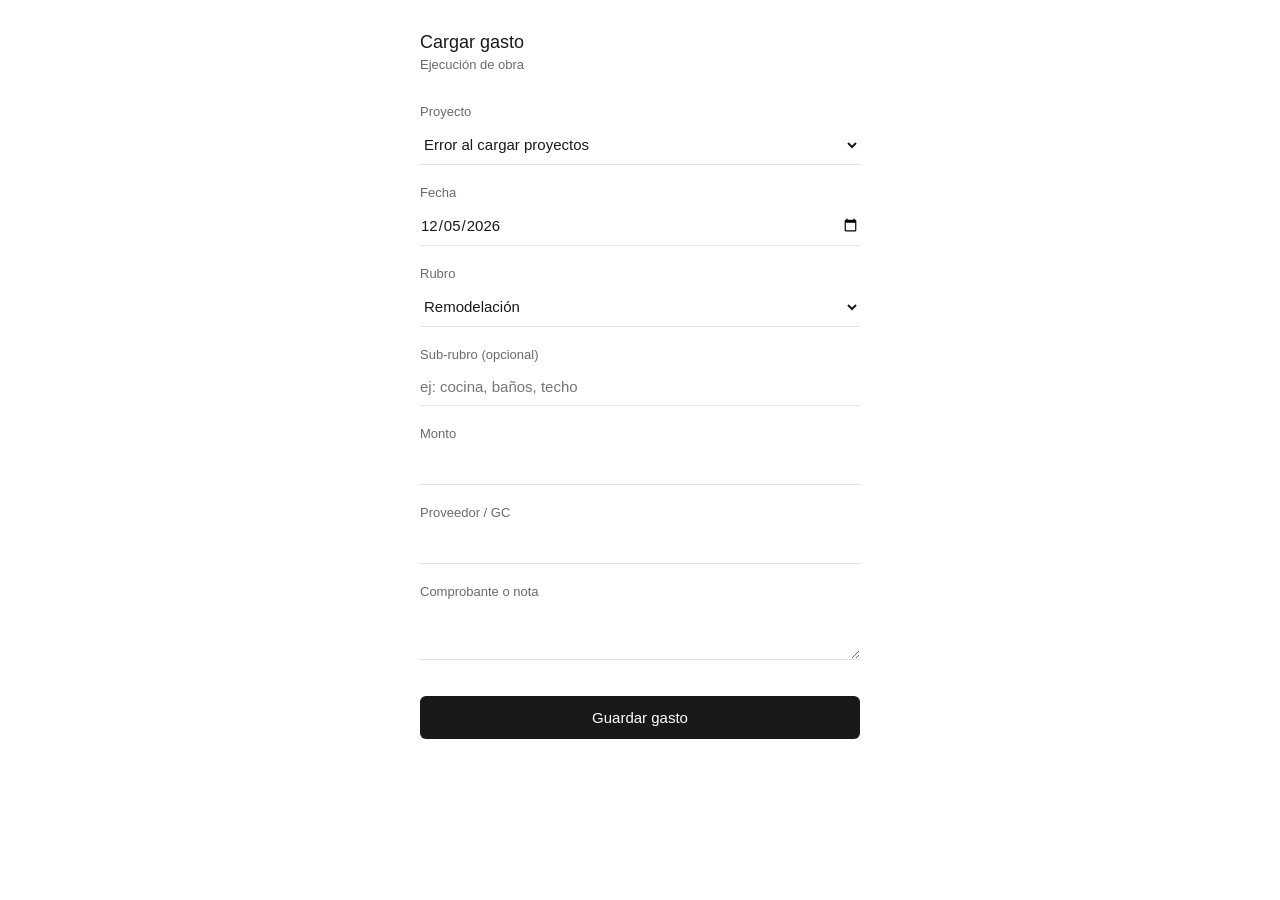
==== ejecucion.html @ d1fc079d "Add files via upload" ====
<!DOCTYPE html>
<html lang="es">
<head>
<meta charset="UTF-8">
<meta name="viewport" content="width=device-width, initial-scale=1.0">
<title>Cargar gasto — Flipping</title>
<style>
  * { box-sizing: border-box; }
  body {
    font-family: -apple-system, BlinkMacSystemFont, "Segoe UI", Helvetica, Arial, sans-serif;
    max-width: 480px;
    margin: 0 auto;
    padding: 32px 20px 80px;
    color: #191919;
    background: #ffffff;
  }
  h1 { font-size: 18px; font-weight: 500; margin: 0 0 4px; }
  p.sub { font-size: 13px; color: #6b6b6b; margin: 0 0 32px; }
  label { display: block; font-size: 13px; color: #6b6b6b; margin: 20px 0 6px; }
  input, select, textarea {
    width: 100%;
    font-size: 15px;
    padding: 10px 0;
    border: none;
    border-bottom: 1px solid #e4e4e2;
    background: transparent;
    font-family: inherit;
    color: #191919;
  }
  input:focus, select:focus, textarea:focus {
    outline: none;
    border-bottom: 1px solid #191919;
  }
  textarea { resize: vertical; min-height: 44px; }
  button {
    margin-top: 32px;
    width: 100%;
    padding: 13px;
    background: #191919;
    color: #ffffff;
    border: none;
    border-radius: 6px;
    font-size: 15px;
    cursor: pointer;
  }
  button:disabled { background: #b4b4b4; cursor: default; }
  #msg { margin-top: 16px; font-size: 13px; text-align: center; }
  #msg.ok { color: #1a7f37; }
  #msg.err { color: #c0362c; }
</style>
</head>
<body>

<h1>Cargar gasto</h1>
<p class="sub">Ejecución de obra</p>

<form id="f">
  <label for="proyecto">Proyecto</label>
  <select id="proyecto" required>
    <option value="">Cargando proyectos…</option>
  </select>

  <label for="fecha">Fecha</label>
  <input type="date" id="fecha" required>

  <label for="rubro">Rubro</label>
  <select id="rubro" required>
    <option value="compra">Compra</option>
    <option value="remodelacion" selected>Remodelación</option>
    <option value="cierre_venta">Cierre / venta</option>
  </select>

  <label for="sub_rubro">Sub-rubro (opcional)</label>
  <input type="text" id="sub_rubro" placeholder="ej: cocina, baños, techo">

  <label for="monto">Monto</label>
  <input type="number" id="monto" step="0.01" min="0" required>

  <label for="proveedor_gc">Proveedor / GC</label>
  <input type="text" id="proveedor_gc">

  <label for="comprobante_nota">Comprobante o nota</label>
  <textarea id="comprobante_nota"></textarea>

  <button type="submit" id="btn">Guardar gasto</button>
  <div id="msg"></div>
</form>

<script>
  const APPS_SCRIPT_URL = 'https://script.google.com/macros/s/AKfycbxtByIeeZt4ohelM1HOtzqVGj4dal4sgVri4-2vVRS3F1yWiEX81wh8y8cBrNBirc8x/exec';

  document.getElementById('fecha').valueAsDate = new Date();

  fetch(APPS_SCRIPT_URL + '?accion=proyectos')
    .then(r => r.json())
    .then(data => {
      const sel = document.getElementById('proyecto');
      sel.innerHTML = '';
      if (!data.ok || !data.proyectos.length) {
        sel.innerHTML = '<option value="">No hay proyectos cargados</option>';
        return;
      }
      data.proyectos.forEach(p => {
        const opt = document.createElement('option');
        opt.value = p.id;
        opt.textContent = p.nombre + ' (' + p.estado + ')';
        sel.appendChild(opt);
      });
    })
    .catch(() => {
      document.getElementById('proyecto').innerHTML = '<option value="">Error al cargar proyectos</option>';
    });

  document.getElementById('f').addEventListener('submit', function(e) {
    e.preventDefault();
    const btn = document.getElementById('btn');
    const msg = document.getElementById('msg');
    btn.disabled = true;
    msg.textContent = '';
    msg.className = '';

    const fields = {
      id_proyecto: document.getElementById('proyecto').value,
      fecha: document.getElementById('fecha').value,
      rubro: document.getElementById('rubro').value,
      sub_rubro: document.getElementById('sub_rubro').value,
      monto: document.getElementById('monto').value,
      proveedor_gc: document.getElementById('proveedor_gc').value,
      comprobante_nota: document.getElementById('comprobante_nota').value
    };

    fetch(APPS_SCRIPT_URL, {
      method: 'POST',
      headers: { 'Content-Type': 'text/plain;charset=utf-8' },
      body: JSON.stringify({ sheet: 'Ejecucion', fields: fields })
    })
      .then(r => r.json())
      .then(data => {
        btn.disabled = false;
        if (data.ok) {
          msg.textContent = 'Gasto guardado.';
          msg.className = 'ok';
          document.getElementById('f').reset();
          document.getElementById('fecha').valueAsDate = new Date();
        } else {
          msg.textContent = 'Error: ' + data.error;
          msg.className = 'err';
        }
      })
      .catch(() => {
        btn.disabled = false;
        msg.textContent = 'No se pudo conectar. Reintentá.';
        msg.className = 'err';
      });
  });
</script>

</body>
</html>
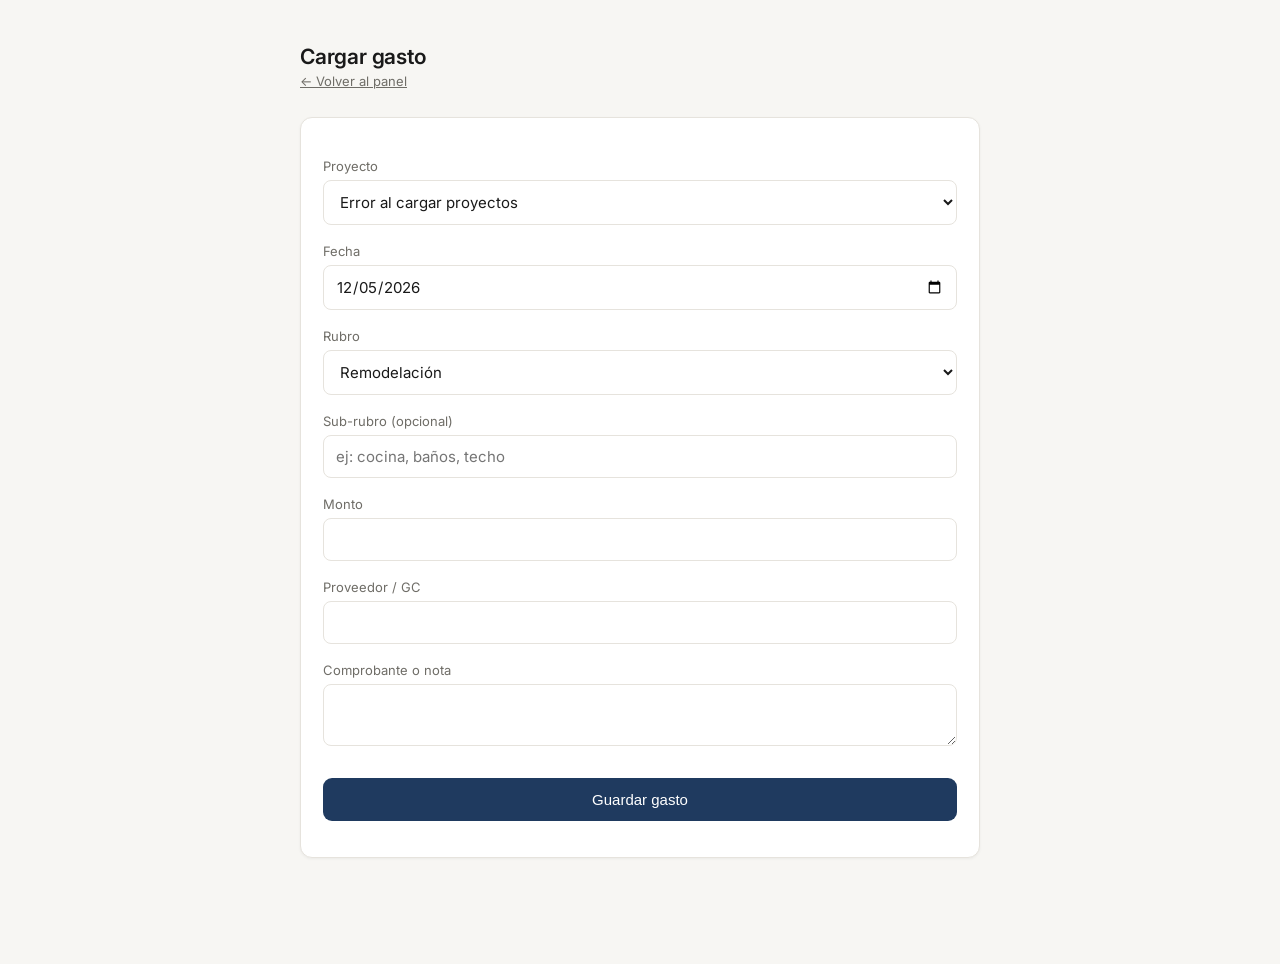
==== commit ff4af2b9: "Add files via upload" ====
--- a/ejecucion.html
+++ b/ejecucion.html
@@ -4,56 +4,15 @@
 <meta charset="UTF-8">
 <meta name="viewport" content="width=device-width, initial-scale=1.0">
 <title>Cargar gasto — Flipping</title>
-<style>
-  * { box-sizing: border-box; }
-  body {
-    font-family: -apple-system, BlinkMacSystemFont, "Segoe UI", Helvetica, Arial, sans-serif;
-    max-width: 480px;
-    margin: 0 auto;
-    padding: 32px 20px 80px;
-    color: #191919;
-    background: #ffffff;
-  }
-  h1 { font-size: 18px; font-weight: 500; margin: 0 0 4px; }
-  p.sub { font-size: 13px; color: #6b6b6b; margin: 0 0 32px; }
-  label { display: block; font-size: 13px; color: #6b6b6b; margin: 20px 0 6px; }
-  input, select, textarea {
-    width: 100%;
-    font-size: 15px;
-    padding: 10px 0;
-    border: none;
-    border-bottom: 1px solid #e4e4e2;
-    background: transparent;
-    font-family: inherit;
-    color: #191919;
-  }
-  input:focus, select:focus, textarea:focus {
-    outline: none;
-    border-bottom: 1px solid #191919;
-  }
-  textarea { resize: vertical; min-height: 44px; }
-  button {
-    margin-top: 32px;
-    width: 100%;
-    padding: 13px;
-    background: #191919;
-    color: #ffffff;
-    border: none;
-    border-radius: 6px;
-    font-size: 15px;
-    cursor: pointer;
-  }
-  button:disabled { background: #b4b4b4; cursor: default; }
-  #msg { margin-top: 16px; font-size: 13px; text-align: center; }
-  #msg.ok { color: #1a7f37; }
-  #msg.err { color: #c0362c; }
-</style>
+<link rel="stylesheet" href="https://fonts.googleapis.com/css2?family=Inter:wght@400;500;600;700&display=swap">
+<link rel="stylesheet" href="style.css">
 </head>
 <body>
+<div class="wrap">
+<h1>Cargar gasto</h1>
+<p class="sub"><a href="index.html" style="color:inherit">← Volver al panel</a></p>
 
-<h1>Cargar gasto</h1>
-<p class="sub">Ejecución de obra</p>
-
+<div class="card">
 <form id="f">
   <label for="proyecto">Proyecto</label>
   <select id="proyecto" required>
@@ -85,6 +44,8 @@
   <button type="submit" id="btn">Guardar gasto</button>
   <div id="msg"></div>
 </form>
+</div>
+</div>
 
 <script>
   const APPS_SCRIPT_URL = 'https://script.google.com/macros/s/AKfycbxtByIeeZt4ohelM1HOtzqVGj4dal4sgVri4-2vVRS3F1yWiEX81wh8y8cBrNBirc8x/exec';
@@ -92,22 +53,22 @@
   document.getElementById('fecha').valueAsDate = new Date();
 
   fetch(APPS_SCRIPT_URL + '?accion=proyectos')
-    .then(r => r.json())
-    .then(data => {
+    .then(function(r) { return r.json(); })
+    .then(function(data) {
       const sel = document.getElementById('proyecto');
       sel.innerHTML = '';
       if (!data.ok || !data.proyectos.length) {
         sel.innerHTML = '<option value="">No hay proyectos cargados</option>';
         return;
       }
-      data.proyectos.forEach(p => {
+      data.proyectos.forEach(function(p) {
         const opt = document.createElement('option');
         opt.value = p.id;
         opt.textContent = p.nombre + ' (' + p.estado + ')';
         sel.appendChild(opt);
       });
     })
-    .catch(() => {
+    .catch(function() {
       document.getElementById('proyecto').innerHTML = '<option value="">Error al cargar proyectos</option>';
     });
 
@@ -134,8 +95,8 @@
       headers: { 'Content-Type': 'text/plain;charset=utf-8' },
       body: JSON.stringify({ sheet: 'Ejecucion', fields: fields })
     })
-      .then(r => r.json())
-      .then(data => {
+      .then(function(r) { return r.json(); })
+      .then(function(data) {
         btn.disabled = false;
         if (data.ok) {
           msg.textContent = 'Gasto guardado.';
@@ -147,13 +108,12 @@
           msg.className = 'err';
         }
       })
-      .catch(() => {
+      .catch(function() {
         btn.disabled = false;
         msg.textContent = 'No se pudo conectar. Reintentá.';
         msg.className = 'err';
       });
   });
 </script>
-
 </body>
 </html>
--- a/style.css
+++ b/style.css
@@ -0,0 +1,82 @@
+:root {
+  --bg: #f7f6f3;
+  --surface: #ffffff;
+  --border: #e6e3dd;
+  --text: #191919;
+  --text-secondary: #6f6d67;
+  --text-muted: #a19e97;
+  --accent: #1f3a5f;
+  --accent-soft: #eaeef3;
+  --success: #1a7f37;
+  --danger: #c0362c;
+  --radius: 12px;
+}
+* { box-sizing: border-box; }
+body {
+  font-family: 'Inter', -apple-system, BlinkMacSystemFont, "Segoe UI", Helvetica, Arial, sans-serif;
+  margin: 0;
+  background: var(--bg);
+  color: var(--text);
+  -webkit-font-smoothing: antialiased;
+}
+.wrap { max-width: 720px; margin: 0 auto; padding: 44px 20px 90px; }
+h1 { font-size: 21px; font-weight: 600; margin: 0 0 4px; letter-spacing: -0.01em; }
+p.sub { font-size: 13px; color: var(--text-secondary); margin: 0 0 28px; }
+.card {
+  background: var(--surface);
+  border: 1px solid var(--border);
+  border-radius: var(--radius);
+  padding: 22px;
+  box-shadow: 0 1px 3px rgba(20,20,20,0.05);
+  margin-bottom: 16px;
+}
+.kpi-grid { display: grid; grid-template-columns: repeat(auto-fit,minmax(150px,1fr)); gap: 12px; margin-bottom: 24px; }
+.kpi {
+  background: var(--surface);
+  border: 1px solid var(--border);
+  border-radius: var(--radius);
+  padding: 16px 18px;
+  box-shadow: 0 1px 3px rgba(20,20,20,0.05);
+}
+.kpi .label { font-size: 12px; color: var(--text-secondary); margin: 0 0 6px; }
+.kpi .value { font-size: 23px; font-weight: 600; margin: 0; font-variant-numeric: tabular-nums; }
+.kpi .value.pos { color: var(--success); }
+.kpi .value.neg { color: var(--danger); }
+
+.proyecto-row { display: flex; justify-content: space-between; align-items: center; padding: 14px 0; border-bottom: 1px solid var(--border); }
+.proyecto-row:last-child { border-bottom: none; }
+.proyecto-row .nombre { font-size: 14px; font-weight: 500; }
+.proyecto-row .meta { font-size: 12px; color: var(--text-secondary); margin-top: 2px; text-transform: capitalize; }
+.proyecto-row .monto { font-size: 14px; font-variant-numeric: tabular-nums; font-weight: 500; }
+
+.actions { display: flex; gap: 10px; margin-top: 8px; }
+.btn { display: inline-flex; align-items: center; padding: 12px 20px; background: var(--accent); color: #fff; border: none; border-radius: 9px; font-size: 14px; font-weight: 500; text-decoration: none; cursor: pointer; }
+.btn.secondary { background: var(--surface); color: var(--text); border: 1px solid var(--border); }
+
+label { display: block; font-size: 13px; color: var(--text-secondary); margin: 18px 0 6px; }
+input, select, textarea {
+  width: 100%; font-size: 15px; padding: 11px 12px; border: 1px solid var(--border);
+  border-radius: 8px; background: var(--surface); font-family: inherit; color: var(--text);
+}
+input:focus, select:focus, textarea:focus { outline: none; border-color: var(--accent); }
+textarea { resize: vertical; min-height: 60px; }
+
+.tabs { display: flex; gap: 22px; border-bottom: 1px solid var(--border); margin-bottom: 22px; }
+.tab { font-size: 14px; color: var(--text-secondary); padding-bottom: 12px; cursor: pointer; border-bottom: 2px solid transparent; }
+.tab.active { color: var(--text); font-weight: 600; border-bottom: 2px solid var(--accent); }
+.section { display: none; }
+.section.active { display: block; }
+
+.socio-row { display: flex; gap: 8px; align-items: center; margin-bottom: 8px; }
+.socio-row input[type=text] { flex: 2; }
+.socio-row input[type=number] { flex: 1; }
+.socio-row .rm { background: none; border: none; color: var(--text-muted); cursor: pointer; font-size: 20px; line-height: 1; padding: 0 6px; }
+.add-socio { background: none; border: none; color: var(--accent); font-size: 13px; cursor: pointer; padding: 6px 0; font-weight: 500; }
+.pct-total { font-size: 12px; color: var(--text-secondary); margin: 4px 0 0; }
+.pct-total.err { color: var(--danger); }
+
+button[type=submit] { width: 100%; margin-top: 28px; padding: 13px; background: var(--accent); color: #fff; border: none; border-radius: 9px; font-size: 15px; cursor: pointer; font-weight: 500; }
+button[type=submit]:disabled { background: #c7c5bf; cursor: default; }
+#msg { margin-top: 14px; font-size: 13px; text-align: center; }
+#msg.ok { color: var(--success); }
+#msg.err { color: var(--danger); }
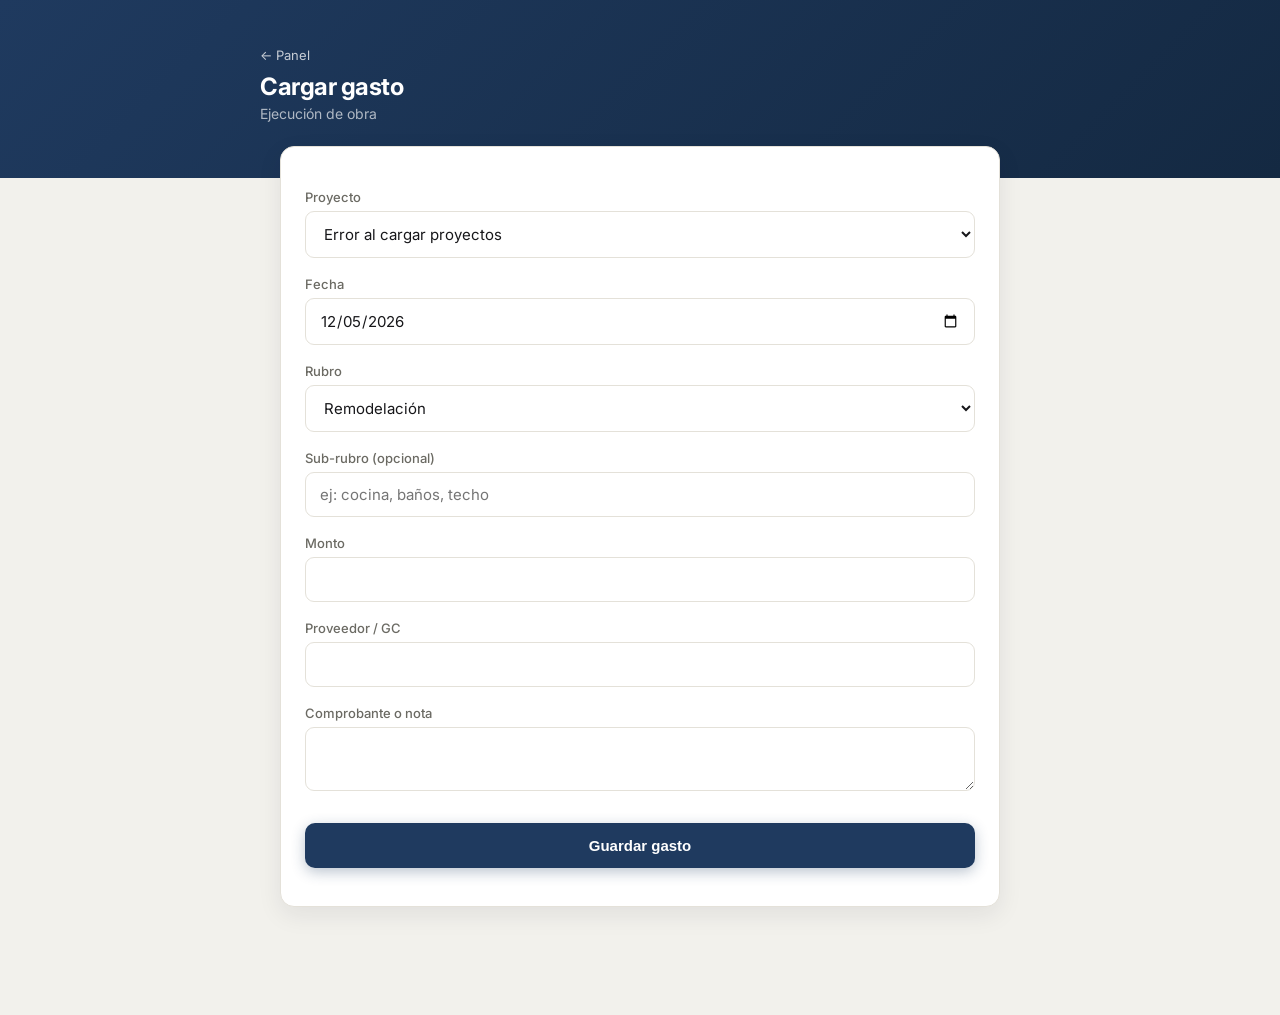
==== commit dbd42210: "Add files via upload" ====
--- a/ejecucion.html
+++ b/ejecucion.html
@@ -8,10 +8,16 @@
 <link rel="stylesheet" href="style.css">
 </head>
 <body>
+
+<div class="hero">
+  <div class="hero-inner">
+    <a class="back" href="index.html">← Panel</a>
+    <h1 style="margin-top:8px">Cargar gasto</h1>
+    <p class="sub" style="color:rgba(255,255,255,0.65)">Ejecución de obra</p>
+  </div>
+</div>
+
 <div class="wrap">
-<h1>Cargar gasto</h1>
-<p class="sub"><a href="index.html" style="color:inherit">← Volver al panel</a></p>
-
 <div class="card">
 <form id="f">
   <label for="proyecto">Proyecto</label>
@@ -49,6 +55,7 @@
 
 <script>
   const APPS_SCRIPT_URL = 'https://script.google.com/macros/s/AKfycbxtByIeeZt4ohelM1HOtzqVGj4dal4sgVri4-2vVRS3F1yWiEX81wh8y8cBrNBirc8x/exec';
+  const idPreseleccionado = new URLSearchParams(window.location.search).get('id');
 
   document.getElementById('fecha').valueAsDate = new Date();
 
@@ -65,6 +72,7 @@
         const opt = document.createElement('option');
         opt.value = p.id;
         opt.textContent = p.nombre + ' (' + p.estado + ')';
+        if (idPreseleccionado && p.id === idPreseleccionado) opt.selected = true;
         sel.appendChild(opt);
       });
     })
@@ -101,8 +109,10 @@
         if (data.ok) {
           msg.textContent = 'Gasto guardado.';
           msg.className = 'ok';
+          const idActual = document.getElementById('proyecto').value;
           document.getElementById('f').reset();
           document.getElementById('fecha').valueAsDate = new Date();
+          document.getElementById('proyecto').value = idActual;
         } else {
           msg.textContent = 'Error: ' + data.error;
           msg.className = 'err';
--- a/style.css
+++ b/style.css
@@ -1,15 +1,17 @@
 :root {
-  --bg: #f7f6f3;
+  --bg: #f2f1ec;
   --surface: #ffffff;
-  --border: #e6e3dd;
-  --text: #191919;
-  --text-secondary: #6f6d67;
-  --text-muted: #a19e97;
+  --border: #e4e1d9;
+  --text: #17171a;
+  --text-secondary: #6b6a63;
+  --text-muted: #a09e95;
   --accent: #1f3a5f;
-  --accent-soft: #eaeef3;
-  --success: #1a7f37;
-  --danger: #c0362c;
-  --radius: 12px;
+  --accent-2: #0f766e;
+  --accent-soft: #e9eef4;
+  --success: #15803d;
+  --danger: #b3261e;
+  --danger-soft: #fbeae9;
+  --radius: 14px;
 }
 * { box-sizing: border-box; }
 body {
@@ -19,51 +21,92 @@
   color: var(--text);
   -webkit-font-smoothing: antialiased;
 }
-.wrap { max-width: 720px; margin: 0 auto; padding: 44px 20px 90px; }
-h1 { font-size: 21px; font-weight: 600; margin: 0 0 4px; letter-spacing: -0.01em; }
+.wrap { max-width: 760px; margin: 0 auto; padding: 0 20px 90px; }
+
+.hero {
+  background: linear-gradient(135deg, #1f3a5f 0%, #142942 100%);
+  color: #fff;
+  padding: 44px 20px 56px;
+  margin-bottom: -32px;
+}
+.hero-inner { max-width: 760px; margin: 0 auto; }
+.hero h1 { font-size: 24px; font-weight: 700; margin: 0 0 4px; letter-spacing: -0.02em; }
+.hero p.sub { font-size: 14px; color: rgba(255,255,255,0.65); margin: 0; }
+.hero a.back { color: rgba(255,255,255,0.75); font-size: 13px; text-decoration: none; }
+
 p.sub { font-size: 13px; color: var(--text-secondary); margin: 0 0 28px; }
+
 .card {
   background: var(--surface);
   border: 1px solid var(--border);
   border-radius: var(--radius);
-  padding: 22px;
-  box-shadow: 0 1px 3px rgba(20,20,20,0.05);
-  margin-bottom: 16px;
+  padding: 24px;
+  box-shadow: 0 8px 24px rgba(20,30,45,0.08);
+  margin-bottom: 18px;
 }
-.kpi-grid { display: grid; grid-template-columns: repeat(auto-fit,minmax(150px,1fr)); gap: 12px; margin-bottom: 24px; }
+.card h2 { font-size: 15px; font-weight: 600; margin: 0 0 16px; }
+
+.kpi-grid { display: grid; grid-template-columns: repeat(auto-fit,minmax(180px,1fr)); gap: 14px; margin: 24px 0 20px; position: relative; z-index: 1; }
 .kpi {
+  background: var(--surface);
+  border-radius: var(--radius);
+  padding: 20px 22px;
+  box-shadow: 0 8px 24px rgba(20,30,45,0.1);
+  border-left: 4px solid var(--accent);
+}
+.kpi.pos { border-left-color: var(--success); }
+.kpi.neg { border-left-color: var(--danger); }
+.kpi .label { font-size: 12px; color: var(--text-secondary); margin: 0 0 8px; text-transform: uppercase; letter-spacing: 0.04em; font-weight: 500; }
+.kpi .value { font-size: 30px; font-weight: 700; margin: 0; font-variant-numeric: tabular-nums; letter-spacing: -0.01em; }
+.kpi .value.pos { color: var(--success); }
+.kpi .value.neg { color: var(--danger); }
+
+.proyecto-card {
+  display: block;
   background: var(--surface);
   border: 1px solid var(--border);
   border-radius: var(--radius);
-  padding: 16px 18px;
-  box-shadow: 0 1px 3px rgba(20,20,20,0.05);
+  padding: 18px 20px;
+  margin-bottom: 12px;
+  text-decoration: none;
+  color: inherit;
+  box-shadow: 0 2px 8px rgba(20,30,45,0.05);
+  transition: box-shadow 0.15s, transform 0.15s;
+  position: relative;
+  overflow: hidden;
 }
-.kpi .label { font-size: 12px; color: var(--text-secondary); margin: 0 0 6px; }
-.kpi .value { font-size: 23px; font-weight: 600; margin: 0; font-variant-numeric: tabular-nums; }
-.kpi .value.pos { color: var(--success); }
-.kpi .value.neg { color: var(--danger); }
+.proyecto-card:hover { box-shadow: 0 10px 28px rgba(20,30,45,0.13); transform: translateY(-1px); }
+.proyecto-card::before {
+  content: ""; position: absolute; left: 0; top: 0; bottom: 0; width: 4px; background: var(--accent-2);
+}
+.proyecto-card .fila { display: flex; justify-content: space-between; align-items: center; }
+.proyecto-card .nombre { font-size: 15px; font-weight: 600; }
+.proyecto-card .meta { font-size: 12px; color: var(--text-secondary); margin-top: 3px; text-transform: capitalize; }
+.proyecto-card .monto { font-size: 16px; font-variant-numeric: tabular-nums; font-weight: 600; color: var(--accent); }
+.proyecto-card .arrow { color: var(--text-muted); font-size: 18px; margin-left: 10px; }
 
-.proyecto-row { display: flex; justify-content: space-between; align-items: center; padding: 14px 0; border-bottom: 1px solid var(--border); }
-.proyecto-row:last-child { border-bottom: none; }
-.proyecto-row .nombre { font-size: 14px; font-weight: 500; }
-.proyecto-row .meta { font-size: 12px; color: var(--text-secondary); margin-top: 2px; text-transform: capitalize; }
-.proyecto-row .monto { font-size: 14px; font-variant-numeric: tabular-nums; font-weight: 500; }
+.actions { display: flex; gap: 10px; margin-top: 4px; flex-wrap: wrap; }
+.btn {
+  display: inline-flex; align-items: center; padding: 13px 22px;
+  background: var(--accent); color: #fff; border: none; border-radius: 10px;
+  font-size: 14px; font-weight: 600; text-decoration: none; cursor: pointer;
+  box-shadow: 0 4px 14px rgba(31,58,95,0.3);
+}
+.btn.secondary { background: var(--surface); color: var(--text); border: 1px solid var(--border); box-shadow: none; }
+.btn.danger { background: var(--danger); box-shadow: 0 4px 14px rgba(179,38,30,0.3); }
+.btn.ghost { background: none; color: var(--text-secondary); box-shadow: none; padding: 10px 4px; }
 
-.actions { display: flex; gap: 10px; margin-top: 8px; }
-.btn { display: inline-flex; align-items: center; padding: 12px 20px; background: var(--accent); color: #fff; border: none; border-radius: 9px; font-size: 14px; font-weight: 500; text-decoration: none; cursor: pointer; }
-.btn.secondary { background: var(--surface); color: var(--text); border: 1px solid var(--border); }
-
-label { display: block; font-size: 13px; color: var(--text-secondary); margin: 18px 0 6px; }
+label { display: block; font-size: 13px; color: var(--text-secondary); margin: 18px 0 6px; font-weight: 500; }
 input, select, textarea {
-  width: 100%; font-size: 15px; padding: 11px 12px; border: 1px solid var(--border);
-  border-radius: 8px; background: var(--surface); font-family: inherit; color: var(--text);
+  width: 100%; font-size: 15px; padding: 12px 14px; border: 1.5px solid var(--border);
+  border-radius: 9px; background: var(--surface); font-family: inherit; color: var(--text);
 }
 input:focus, select:focus, textarea:focus { outline: none; border-color: var(--accent); }
 textarea { resize: vertical; min-height: 60px; }
 
-.tabs { display: flex; gap: 22px; border-bottom: 1px solid var(--border); margin-bottom: 22px; }
-.tab { font-size: 14px; color: var(--text-secondary); padding-bottom: 12px; cursor: pointer; border-bottom: 2px solid transparent; }
-.tab.active { color: var(--text); font-weight: 600; border-bottom: 2px solid var(--accent); }
+.tabs { display: flex; gap: 22px; border-bottom: 2px solid var(--border); margin-bottom: 22px; }
+.tab { font-size: 14px; color: var(--text-secondary); padding-bottom: 12px; cursor: pointer; border-bottom: 3px solid transparent; font-weight: 500; }
+.tab.active { color: var(--accent); font-weight: 700; border-bottom: 3px solid var(--accent); }
 .section { display: none; }
 .section.active { display: block; }
 
@@ -71,12 +114,34 @@
 .socio-row input[type=text] { flex: 2; }
 .socio-row input[type=number] { flex: 1; }
 .socio-row .rm { background: none; border: none; color: var(--text-muted); cursor: pointer; font-size: 20px; line-height: 1; padding: 0 6px; }
-.add-socio { background: none; border: none; color: var(--accent); font-size: 13px; cursor: pointer; padding: 6px 0; font-weight: 500; }
-.pct-total { font-size: 12px; color: var(--text-secondary); margin: 4px 0 0; }
+.add-socio { background: none; border: none; color: var(--accent); font-size: 13px; cursor: pointer; padding: 6px 0; font-weight: 600; }
+.pct-total { font-size: 12px; color: var(--text-secondary); margin: 4px 0 0; font-weight: 500; }
 .pct-total.err { color: var(--danger); }
 
-button[type=submit] { width: 100%; margin-top: 28px; padding: 13px; background: var(--accent); color: #fff; border: none; border-radius: 9px; font-size: 15px; cursor: pointer; font-weight: 500; }
-button[type=submit]:disabled { background: #c7c5bf; cursor: default; }
-#msg { margin-top: 14px; font-size: 13px; text-align: center; }
+.hist-row { display: flex; justify-content: space-between; padding: 10px 0; border-bottom: 1px solid var(--border); font-size: 13px; }
+.hist-row:last-child { border-bottom: none; }
+.hist-row .tag { display: inline-block; font-size: 11px; padding: 2px 8px; border-radius: 20px; background: var(--accent-soft); color: var(--accent); font-weight: 600; text-transform: uppercase; margin-right: 8px; }
+
+button[type=submit] { width: 100%; margin-top: 28px; padding: 14px; background: var(--accent); color: #fff; border: none; border-radius: 10px; font-size: 15px; cursor: pointer; font-weight: 600; box-shadow: 0 4px 14px rgba(31,58,95,0.3); }
+button[type=submit]:disabled { background: #c7c5bf; box-shadow: none; cursor: default; }
+#msg { margin-top: 14px; font-size: 13px; text-align: center; font-weight: 500; }
 #msg.ok { color: var(--success); }
 #msg.err { color: var(--danger); }
+
+.modal-overlay {
+  display: none; position: fixed; inset: 0; background: rgba(15,20,30,0.55);
+  align-items: center; justify-content: center; z-index: 50; padding: 20px;
+}
+.modal-overlay.show { display: flex; }
+.modal {
+  background: #fff; border-radius: var(--radius); padding: 26px; max-width: 380px; width: 100%;
+  box-shadow: 0 20px 50px rgba(0,0,0,0.3);
+}
+.modal .warn-icon {
+  width: 40px; height: 40px; border-radius: 50%; background: var(--danger-soft); color: var(--danger);
+  display: flex; align-items: center; justify-content: center; font-size: 20px; font-weight: 700; margin-bottom: 14px;
+}
+.modal h3 { font-size: 16px; margin: 0 0 8px; }
+.modal p { font-size: 13px; color: var(--text-secondary); margin: 0 0 20px; line-height: 1.5; }
+.modal .modal-actions { display: flex; gap: 10px; }
+.modal .modal-actions .btn { flex: 1; justify-content: center; }
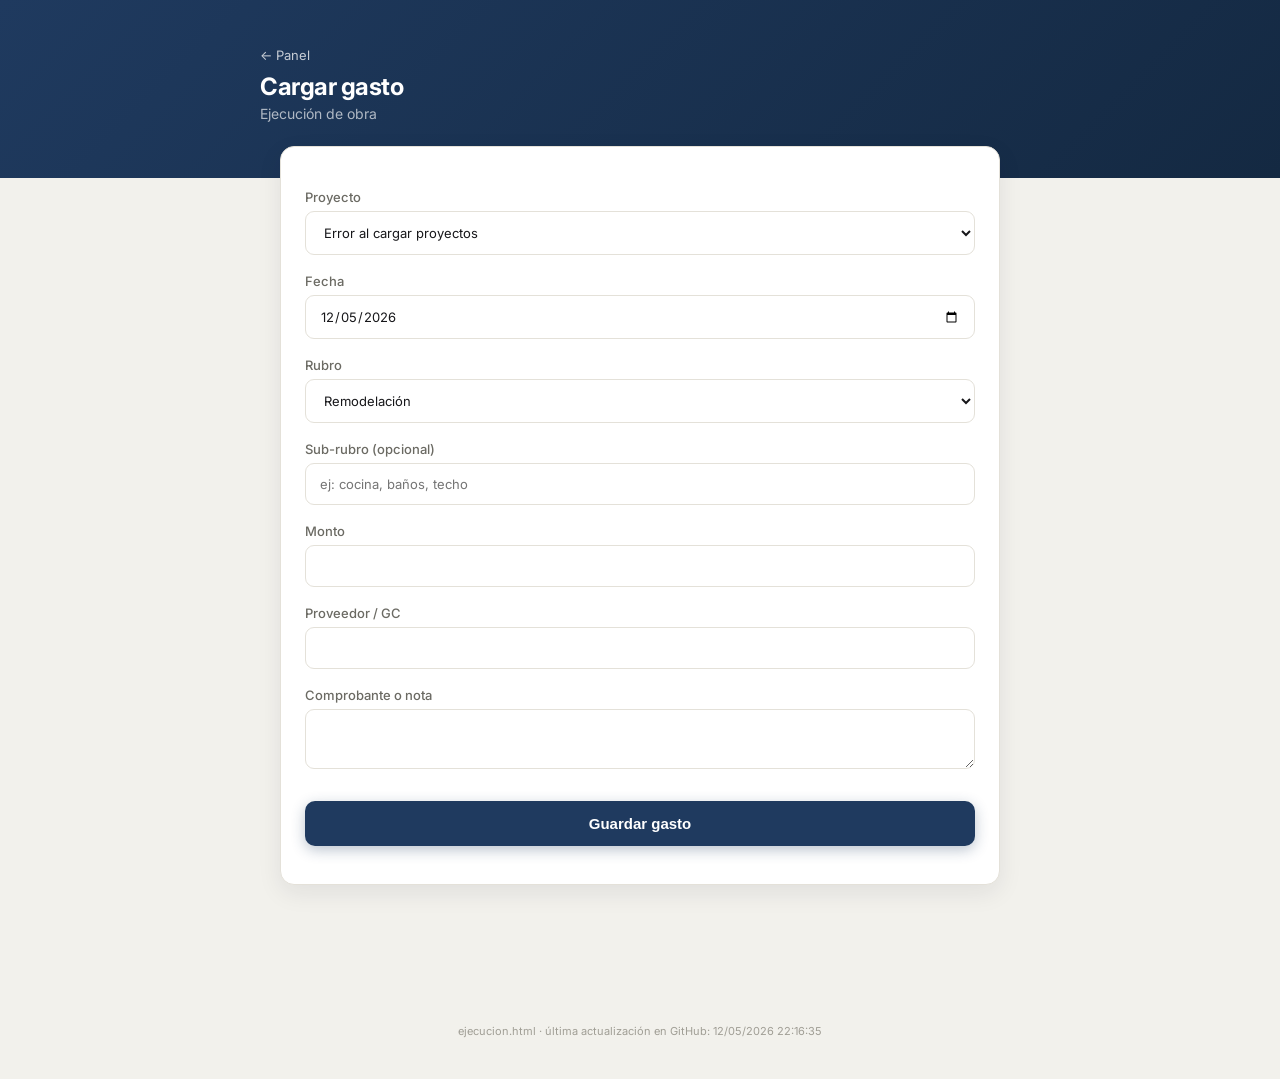
==== commit ed6f147d: "Add files via upload" ====
--- a/ejecucion.html
+++ b/ejecucion.html
@@ -54,25 +54,37 @@
 </div>
 
 <script>
-  const APPS_SCRIPT_URL = 'https://script.google.com/macros/s/AKfycbxtByIeeZt4ohelM1HOtzqVGj4dal4sgVri4-2vVRS3F1yWiEX81wh8y8cBrNBirc8x/exec';
+  // --- Conexión a Supabase (reemplaza Apps Script) ---
+  const SUPABASE_URL = 'https://gdmgwbutazkrmzecncar.supabase.co/rest/v1';
+  const SUPABASE_KEY = 'sb_publishable_F9Om9ujffEDhsnfs7LmPWg_O1OticCa';
+
+  function sbHeaders(extra) {
+    return Object.assign({
+      'apikey': SUPABASE_KEY,
+      'Authorization': 'Bearer ' + SUPABASE_KEY,
+      'Content-Type': 'application/json'
+    }, extra || {});
+  }
+  function orNull(v) { return (v === '' || v === undefined) ? null : v; }
+
   const idPreseleccionado = new URLSearchParams(window.location.search).get('id');
 
   document.getElementById('fecha').valueAsDate = new Date();
 
-  fetch(APPS_SCRIPT_URL + '?accion=proyectos')
+  fetch(SUPABASE_URL + '/proyectos?select=id_proyecto,nombre_direccion,estado&order=nombre_direccion.asc', { headers: sbHeaders() })
     .then(function(r) { return r.json(); })
-    .then(function(data) {
+    .then(function(proyectos) {
       const sel = document.getElementById('proyecto');
       sel.innerHTML = '';
-      if (!data.ok || !data.proyectos.length) {
+      if (!proyectos || !proyectos.length) {
         sel.innerHTML = '<option value="">No hay proyectos cargados</option>';
         return;
       }
-      data.proyectos.forEach(function(p) {
+      proyectos.forEach(function(p) {
         const opt = document.createElement('option');
-        opt.value = p.id;
-        opt.textContent = p.nombre + ' (' + p.estado + ')';
-        if (idPreseleccionado && p.id === idPreseleccionado) opt.selected = true;
+        opt.value = p.id_proyecto;
+        opt.textContent = p.nombre_direccion + ' (' + p.estado + ')';
+        if (idPreseleccionado && p.id_proyecto === idPreseleccionado) opt.selected = true;
         sel.appendChild(opt);
       });
     })
@@ -89,32 +101,30 @@
     msg.className = '';
 
     const fields = {
+      gasto_id: 'g-' + Date.now().toString(36) + Math.random().toString(36).slice(2, 6),
       id_proyecto: document.getElementById('proyecto').value,
-      fecha: document.getElementById('fecha').value,
+      fecha: orNull(document.getElementById('fecha').value),
       rubro: document.getElementById('rubro').value,
-      sub_rubro: document.getElementById('sub_rubro').value,
+      sub_rubro: orNull(document.getElementById('sub_rubro').value),
       monto: document.getElementById('monto').value,
-      proveedor_gc: document.getElementById('proveedor_gc').value,
-      comprobante_nota: document.getElementById('comprobante_nota').value
+      proveedor_gc: orNull(document.getElementById('proveedor_gc').value),
+      comprobante_nota: orNull(document.getElementById('comprobante_nota').value)
     };
 
-    fetch(APPS_SCRIPT_URL, {
+    fetch(SUPABASE_URL + '/ejecucion', {
       method: 'POST',
-      headers: { 'Content-Type': 'text/plain;charset=utf-8' },
-      body: JSON.stringify({ sheet: 'Ejecucion', fields: fields })
+      headers: sbHeaders({ Prefer: 'return=minimal' }),
+      body: JSON.stringify(fields)
     })
-      .then(function(r) { return r.json(); })
-      .then(function(data) {
+      .then(function(r) {
         btn.disabled = false;
-        if (data.ok) {
-          msg.textContent = 'Gasto guardado.';
+        if (r.ok) {
+          msg.textContent = 'Gasto guardado. Volviendo…';
           msg.className = 'ok';
-          const idActual = document.getElementById('proyecto').value;
-          document.getElementById('f').reset();
-          document.getElementById('fecha').valueAsDate = new Date();
-          document.getElementById('proyecto').value = idActual;
+          const destino = idPreseleccionado ? ('proyecto-editar.html?id=' + encodeURIComponent(idPreseleccionado)) : 'index.html';
+          setTimeout(function() { window.location.href = destino; }, 700);
         } else {
-          msg.textContent = 'Error: ' + data.error;
+          msg.textContent = 'Error al guardar.';
           msg.className = 'err';
         }
       })
@@ -125,5 +135,7 @@
       });
   });
 </script>
+<p style="text-align:center;color:var(--text-muted, #9aa4b2);font-size:11px;padding:20px 0 30px">ejecucion.html · última actualización en GitHub: <span id="fecha-archivo"></span></p>
+<script>document.getElementById('fecha-archivo').textContent = document.lastModified;</script>
 </body>
 </html>
--- a/style.css
+++ b/style.css
@@ -48,21 +48,29 @@
 
 .kpi-grid { display: grid; grid-template-columns: repeat(auto-fit,minmax(180px,1fr)); gap: 14px; margin: 24px 0 20px; position: relative; z-index: 1; }
 .kpi {
-  background: var(--surface);
   border-radius: var(--radius);
   padding: 20px 22px;
-  box-shadow: 0 8px 24px rgba(20,30,45,0.1);
-  border-left: 4px solid var(--accent);
+  box-shadow: 0 8px 24px rgba(20,30,45,0.08);
 }
-.kpi.pos { border-left-color: var(--success); }
-.kpi.neg { border-left-color: var(--danger); }
-.kpi .label { font-size: 12px; color: var(--text-secondary); margin: 0 0 8px; text-transform: uppercase; letter-spacing: 0.04em; font-weight: 500; }
+.kpi.pastel-green { background: #E1F5EE; }
+.kpi.pastel-green .label { color: #085041; }
+.kpi.pastel-green .value { color: #04342C; }
+.kpi.pastel-red { background: #FAECE7; }
+.kpi.pastel-red .label { color: #712B13; }
+.kpi.pastel-red .value { color: #4A1B0C; }
+.kpi.pastel-blue { background: #E6F1FB; }
+.kpi.pastel-blue .label { color: #0C447C; }
+.kpi.pastel-blue .value { color: #042C53; }
+.kpi.pastel-amber { background: #FAEEDA; }
+.kpi.pastel-amber .label { color: #854F0B; }
+.kpi.pastel-amber .value { color: #412402; }
+.kpi .label { font-size: 12px; margin: 0 0 8px; text-transform: uppercase; letter-spacing: 0.04em; font-weight: 500; }
 .kpi .value { font-size: 30px; font-weight: 700; margin: 0; font-variant-numeric: tabular-nums; letter-spacing: -0.01em; }
-.kpi .value.pos { color: var(--success); }
-.kpi .value.neg { color: var(--danger); }
 
 .proyecto-card {
   display: block;
+  width: 100%;
+  text-align: left;
   background: var(--surface);
   border: 1px solid var(--border);
   border-radius: var(--radius);
@@ -70,14 +78,16 @@
   margin-bottom: 12px;
   text-decoration: none;
   color: inherit;
+  cursor: pointer;
   box-shadow: 0 2px 8px rgba(20,30,45,0.05);
-  transition: box-shadow 0.15s, transform 0.15s;
+  transition: box-shadow 0.15s, transform 0.15s, background 0.15s;
   position: relative;
   overflow: hidden;
 }
-.proyecto-card:hover { box-shadow: 0 10px 28px rgba(20,30,45,0.13); transform: translateY(-1px); }
+.proyecto-card:hover { box-shadow: 0 10px 28px rgba(20,30,45,0.13); transform: translateY(-1px); background: #F7FAFD; }
+.proyecto-card:active { transform: translateY(0); box-shadow: 0 2px 8px rgba(20,30,45,0.08); }
 .proyecto-card::before {
-  content: ""; position: absolute; left: 0; top: 0; bottom: 0; width: 4px; background: var(--accent-2);
+  content: ""; position: absolute; left: 0; top: 0; bottom: 0; width: 4px; background: #85B7EB;
 }
 .proyecto-card .fila { display: flex; justify-content: space-between; align-items: center; }
 .proyecto-card .nombre { font-size: 15px; font-weight: 600; }
@@ -98,7 +108,7 @@
 
 label { display: block; font-size: 13px; color: var(--text-secondary); margin: 18px 0 6px; font-weight: 500; }
 input, select, textarea {
-  width: 100%; font-size: 15px; padding: 12px 14px; border: 1.5px solid var(--border);
+  width: 100%; font-size: 13px; padding: 12px 14px; border: 1.5px solid var(--border);
   border-radius: 9px; background: var(--surface); font-family: inherit; color: var(--text);
 }
 input:focus, select:focus, textarea:focus { outline: none; border-color: var(--accent); }
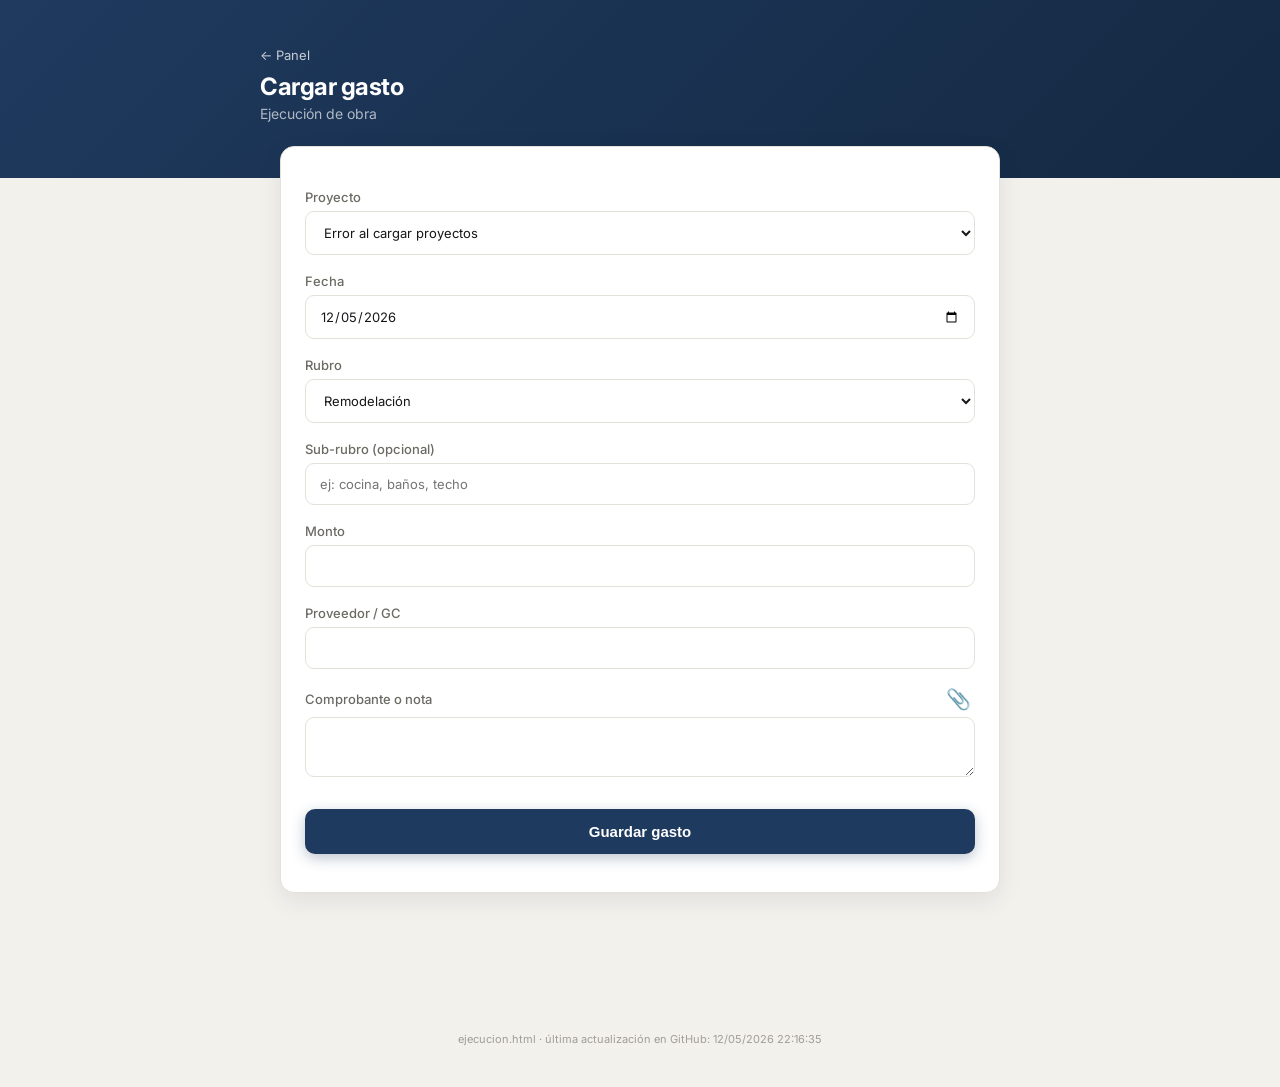
==== commit d7a85aec: "Add files via upload" ====
--- a/ejecucion.html
+++ b/ejecucion.html
@@ -44,7 +44,12 @@
   <label for="proveedor_gc">Proveedor / GC</label>
   <input type="text" id="proveedor_gc">
 
-  <label for="comprobante_nota">Comprobante o nota</label>
+  <label for="comprobante_nota" style="display:flex;align-items:center;justify-content:space-between">
+    <span>Comprobante o nota</span>
+    <button type="button" id="btn-adjuntar" style="background:none;border:none;cursor:pointer;font-size:20px;padding:0 4px" title="Adjuntar foto">📎</button>
+  </label>
+  <input type="file" id="input-archivo" accept="image/*,.pdf" style="display:none">
+  <div id="adjunto-preview" style="display:none;margin-bottom:10px;font-size:13px"></div>
   <textarea id="comprobante_nota"></textarea>
 
   <button type="submit" id="btn">Guardar gasto</button>
@@ -66,6 +71,50 @@
     }, extra || {});
   }
   function orNull(v) { return (v === '' || v === undefined) ? null : v; }
+
+  const STORAGE_URL = 'https://gdmgwbutazkrmzecncar.supabase.co/storage/v1';
+  let comprobanteUrl = '';
+
+  document.getElementById('btn-adjuntar').addEventListener('click', function() {
+    document.getElementById('input-archivo').click();
+  });
+
+  document.getElementById('input-archivo').addEventListener('change', function() {
+    const file = this.files[0];
+    if (!file) return;
+    const preview = document.getElementById('adjunto-preview');
+    preview.style.display = 'block';
+    preview.textContent = 'Subiendo ' + file.name + '…';
+    document.getElementById('btn-adjuntar').disabled = true;
+
+    const nombreArchivo = Date.now() + '-' + file.name.replace(/[^a-zA-Z0-9._-]/g, '_');
+    fetch(STORAGE_URL + '/object/comprobantes/' + nombreArchivo, {
+      method: 'POST',
+      headers: {
+        'apikey': SUPABASE_KEY,
+        'Authorization': 'Bearer ' + SUPABASE_KEY,
+        'Content-Type': file.type || 'application/octet-stream'
+      },
+      body: file
+    }).then(function(r) {
+      document.getElementById('btn-adjuntar').disabled = false;
+      if (!r.ok) {
+        preview.textContent = 'Error al subir el archivo.';
+        return;
+      }
+      comprobanteUrl = STORAGE_URL + '/object/public/comprobantes/' + nombreArchivo;
+      preview.innerHTML = '✅ Adjuntado: ' + file.name + ' <a href="#" id="btn-quitar-adjunto" style="color:var(--danger);margin-left:8px">quitar</a>';
+      document.getElementById('btn-quitar-adjunto').addEventListener('click', function(e) {
+        e.preventDefault();
+        comprobanteUrl = '';
+        preview.style.display = 'none';
+        document.getElementById('input-archivo').value = '';
+      });
+    }).catch(function() {
+      document.getElementById('btn-adjuntar').disabled = false;
+      preview.textContent = 'No se pudo conectar para subir el archivo.';
+    });
+  });
 
   const idPreseleccionado = new URLSearchParams(window.location.search).get('id');
 
@@ -100,6 +149,11 @@
     msg.textContent = '';
     msg.className = '';
 
+    const notaTexto = document.getElementById('comprobante_nota').value;
+    const notaFinal = comprobanteUrl
+      ? (notaTexto ? notaTexto + ' — Comprobante: ' + comprobanteUrl : 'Comprobante: ' + comprobanteUrl)
+      : notaTexto;
+
     const fields = {
       gasto_id: 'g-' + Date.now().toString(36) + Math.random().toString(36).slice(2, 6),
       id_proyecto: document.getElementById('proyecto').value,
@@ -108,7 +162,7 @@
       sub_rubro: orNull(document.getElementById('sub_rubro').value),
       monto: document.getElementById('monto').value,
       proveedor_gc: orNull(document.getElementById('proveedor_gc').value),
-      comprobante_nota: orNull(document.getElementById('comprobante_nota').value)
+      comprobante_nota: orNull(notaFinal)
     };
 
     fetch(SUPABASE_URL + '/ejecucion', {
